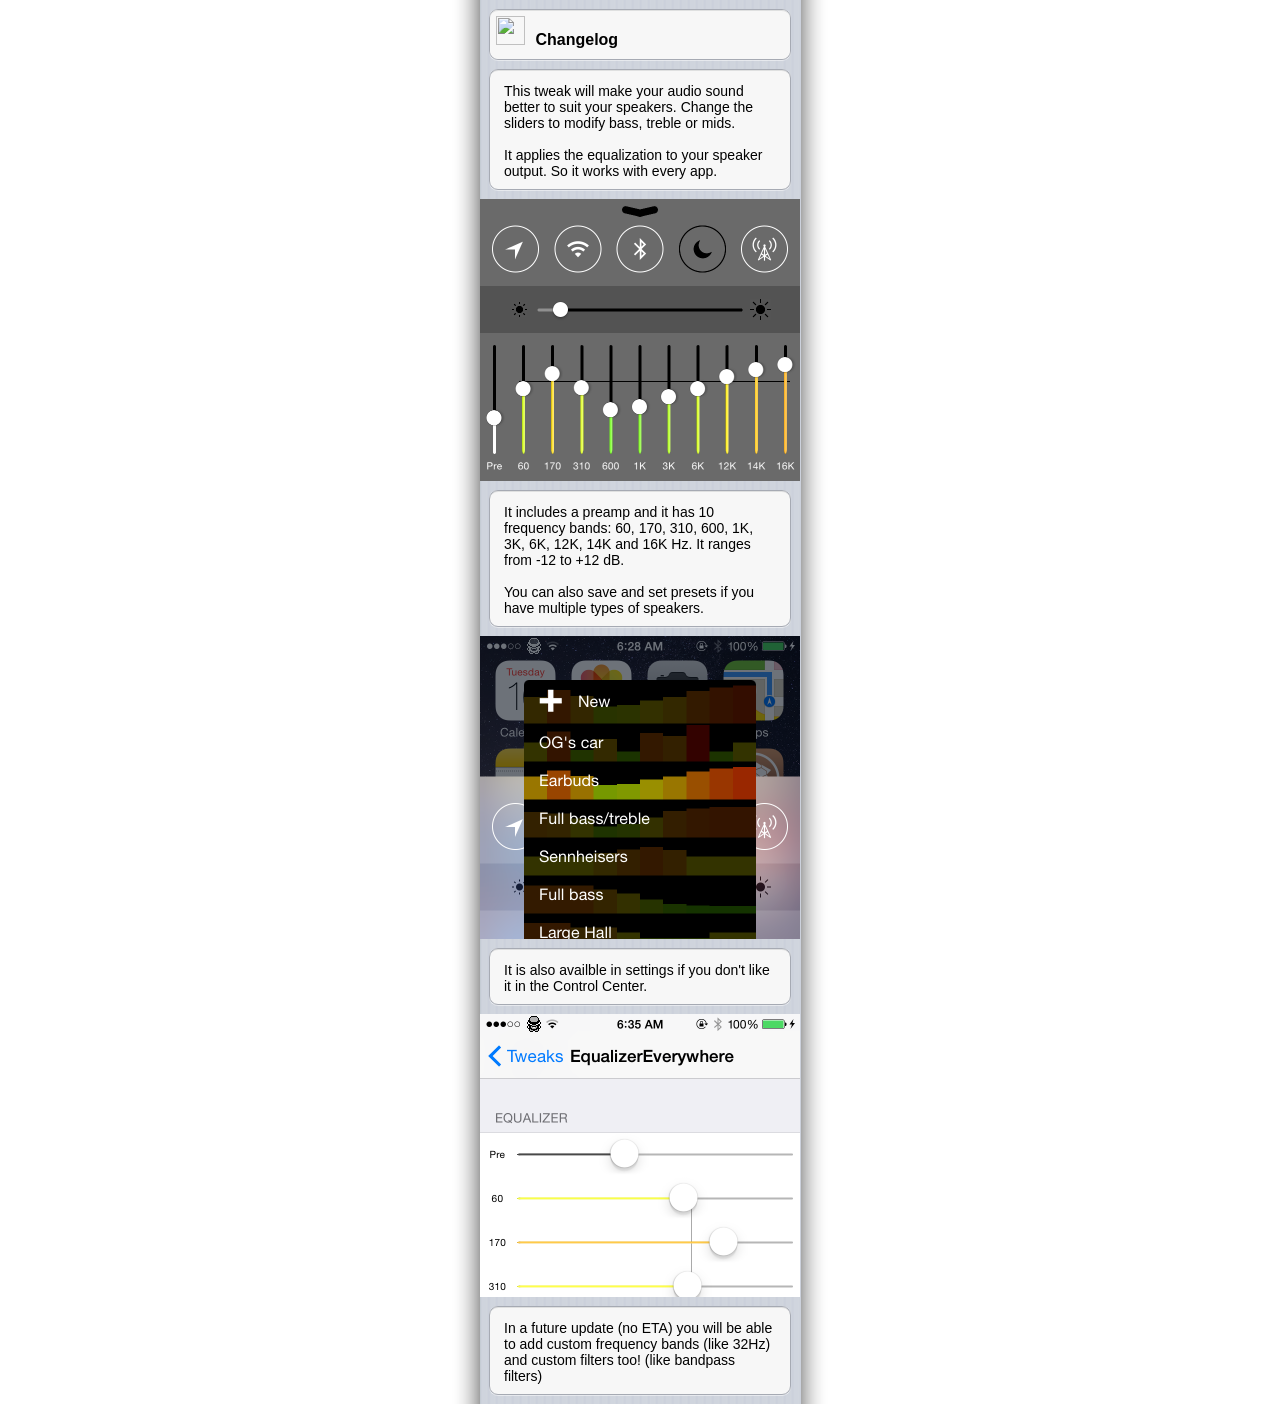
==== depictions/eqe/index.html @ 8c45e027 "add eqe depiction" ====
<html>
<head>
    <link rel="stylesheet" type="text/css" href="menes.css"/>
    <meta name="viewport" content="width=device-width, minimum-scale=1.0, maximum-scale=1.0"/>
    <style>
//body {
//    margin:0px;
//    width:320px;
//}
.boxcontainer{
    width:320px;
    height:147.5px;
    overflow:hidden;
}
.box {
    position: relative;
    margin:0px;
    padding:0px;
    background: #ff0000;
    left: 0px;
    top: 0px;
    width: 960px;
    height: 147.5px;
    -webkit-transition:all 0.4s ease;
    -moz-transition:all 0.4s ease;
    -o-transition:all 0.4s ease;
    -ms-transition:all 0.s ease;    
    transition:all 0.4s ease;
}
.box > textarea{
    padding: 0px;
}
.bg
{
    background-image: url('cc.png');
    t-background-size: cover;
    -moz-background-size: cover;
    -o-background-size: cover;
    background-size: cover;
    width:320px;
    height:134px;
    overflow:hidden;
}

    </style>
<script type="text/javascript" src="http://code.jquery.com/jquery-1.11.1.min.js"></script>
    <script type="text/javascript">
$(document).ready(function() {
    
    var me = $('.box');
    var timeout;
    var currentIndex = 2;
    var goingRight = false;
    var rofl;
    function rofl()
    {
        if(timeout)
        {
            currentIndex += goingRight ? 1 : -1;
            if(currentIndex > 2 || currentIndex < 0)
            {
                currentIndex = 1;
                goingRight = !goingRight;
            }
            me.css('left', -640 + 320*currentIndex);
        }
        timeout = setTimeout(rofl, 1000);
    };

    rofl();
});

    </script>
</head>
<body class="pinstripe">
    <panel>
    <fieldset>
        <a href="changelog.html">
            <img class="icon" src="http://cache.saurik.com/crystal/32x32/apps/clock.png"/>
            <div><label>Changelog</label></div>
        </a>
</fieldset>
<fieldset style="clear:both">
    <div style="font-size:14px">
        This tweak will make your audio sound better to suit your speakers. Change the sliders to modify bass, treble or mids.<br/><br/>It applies the equalization to your speaker output. So it works with every app.
    </div>
</fieldset>
<div class="bg"></div>
<div class="boxcontainer">
    <img class="box" src="eq.png"/>
</div>

<fieldset>
<div style="font-size:14px;">
    It includes a preamp and it has 10 frequency bands: 60, 170, 310, 600, 1K, 3K, 6K, 12K, 14K and 16K Hz. It ranges from -12 to +12 dB.<br/>
    <br/>
    You can also save and set presets if you have multiple types of speakers.
</div>
</fieldset>
<img src="presets.png" style="width:320px"/>
<fieldset>
<div style="font-size:14px;">
    It is also availble in settings if you don't like it in the Control Center.
</div>
</fieldset>
<img src="settings.png" style="width:320px"/>
<fieldset>
<div style="font-size:14px;">
    In a future update (no ETA) you will be able to add custom frequency bands (like 32Hz) and custom filters too! (like bandpass filters)
</div>
</fieldset>
</panel>
</body>
</html>
---- depictions/eqe/menes.css ----
.clearfix:after{content:".";display:block;clear:both;visibility:hidden;line-height:0;height:0}.clearfix{display:block}*{border:0;-moz-border-radius:0;-webkit-border-radius:0;box-sizing:border-box;-moz-box-sizing:border-box;-ms-box-sizing:border-box;-webkit-box-sizing:border-box;font-size:100%;font-style:inherit;font-weight:inherit;margin:0;outline:0;padding:0;text-decoration:none;vertical-align:baseline}sup{font-size:smaller;margin-top:-6px;position:relative;top:-6px}select{border:1px solid #999}panel{display:block;width:320px}body{font-family:Helvetica,Arial;-webkit-text-size-adjust:none;-webkit-user-select:none;margin:0 auto;width:320px}body.white{background-color:#fff}dialog{display:block;position:absolute;width:100%}dialog>panel{display:block}a{color:#00f;text-underline-style:dotted}strong{font-weight:700}pre,tt{font-family:monospace}pre{letter-spacing:-2px}em{font-style:italic}.default{color:#aab}dialog>toolbar{background:url(toolbar.png) repeat-x #6d84a2;border-bottom:1px solid #2d3642;height:45px;padding:10px}dialog>toolbar>h1{color:#fff;font-size:20px;font-weight:700;height:100%;margin:1px auto 0;text-shadow:rgba(0,0,0,.4) 0 -1px 0;text-align:center;white-space:nowrap}dialog>toolbar>a.back-button,dialog>toolbar>a.forward-button{color:#fff;font-size:12px;font-weight:700;height:30px;line-height:30px;margin-top:-28px;padding:0 3px;text-decoration:none;text-shadow:rgba(0,0,0,.6) 0 -1px 0;white-space:nowrap}dialog>toolbar>a.back-button{-webkit-border-image:url(backButton.png) 0 8 0 14;border-width:0 8px 0 14px;float:left}dialog>toolbar>a.forward-button{-webkit-border-image:url(toolButton.png) 0 5 0 5;border-width:0 5px;float:right}panel>block{background-color:transparent;//background-color:#fff;border-bottom:1px solid #999;border-top:1px solid #999;-moz-border-radius:9px;-webkit-border-radius:9px;//border:1px solid #999;display:block;font-size:16px;margin:9px;padding:0 10px}panel>block>hr,panel>fieldset>div>hr{border-top:1px dashed #999}panel>fieldset{background-color:#f7f7f7;border:1px solid #a6aab3;-moz-border-radius:9px;-webkit-border-radius:9px;box-shadow:0 1px rgba(255,255,255,.5);font-size:16px;margin:9px}panel>input[type=submit]{border:none;color:#000;display:block;font-size:20px;font-weight:700;margin:9px;height:44px;padding:10px;text-align:center;width:302px}list>label{background:url(cydia://uikit-image/UISectionListHeaderBackground.png) repeat-x no-repeat-y #a7b3bc;margin-bottom:0;padding:4px 15px 1px;display:block;color:#fff;font-size:inherit;font-weight:700;text-shadow:rgba(0,0,0,.5) 0 1px 0}panel>label{display:block;margin:13px 0 -4px 24px;line-height:24px;font-size:inherit;font-weight:700;color:#4d4d70}panel>fieldset>a,panel>fieldset>div,panel>fieldset>textarea{border-top:1px solid #fff;border-bottom:1px solid #cacaca}panel>fieldset>a.left,panel>fieldset>a:last-child,panel>fieldset>div:last-child,panel>fieldset>textarea:last-child{border-bottom:0}panel>fieldset>a:first-child,panel>fieldset>div:first-child,panel>fieldset>textarea:first-child{border-top:1px solid rgba(166,170,169,.3);border-top-left-radius:8px!important;border-top-right-radius:8px!important;-webkit-border-top-left-radius:8px!important;-webkit-border-top-right-radius:8px!important}list>fieldset>a,list>fieldset>div,list>fieldset>textarea{border-bottom:1px solid #e0e0e0}fieldset>a:not([type=ad]),fieldset>div,fieldset>textarea{padding:12px 14px 10px}fieldset>a[type=ad]{padding:4px 4px 2px 5px}panel>fieldset>a[type=ad]:first-child>div:first-child,panel>fieldset>a[type=comment]:first-child>div:first-child,panel>fieldset>a[type=profile]:first-child>div:first-child,panel>fieldset>a[type=thumb]:first-child>div:first-child{-moz-border-radius-topleft:9px;-webkit-border-top-left-radius:9px}fieldset>a[type=ad]>div:first-child{border:1px solid #999}list>fieldset>a[type=comment]>div:first-child,list>fieldset>a[type=profile]>div:first-child,list>fieldset>a[type=thumb]>div:first-child{border:1px solid #e0e0e0}panel>fieldset>a[type=comment]>div:first-child{border:1px solid #999;border-bottom-style:dashed}panel>fieldset:not(.header)>a[type=thumb]>div:first-child,panel>fieldset>a[type=profile]>div:first-child{border:1px solid #999}div[tile]{float:right;height:30px;width:30px}div[tile=app]{background-image:url(http://cache.saurik.com/cydia/tile/app.png)}div[tile=call]{background-image:url(http://cache.saurik.com/cydia/tile/call.png)}div[tile=map]{background-image:url(http://cache.saurik.com/cydia/tile/map.png)}div[tile=media]{background-image:url(http://cache.saurik.com/cydia/tile/media.png)}div[tile=music]{background-image:url(http://cache.saurik.com/cydia/tile/video.png)}div[tile=site]{background-image:url(http://cache.saurik.com/cydia/tile/site.png)}fieldset>a[type=ad]>div:first-child{background-repeat:no-repeat;background-position:center center;border-right:none;display:inline-block;height:40px;line-height:38px;margin:-5px 5px -3px -6px;width:40px}panel>fieldset>a[type=comment]{border-bottom-style:dashed}fieldset>a[type=comment]>div:first-child{-webkit-background-size:44px;height:44px;width:44px}fieldset>a[type=header]>div:first-child{height:64px;width:64px}fieldset>a[type=profile]>div:first-child{-webkit-background-size:50px;height:50px;width:50px}fieldset>a[type=thumb]>div:first-child{height:64px;width:64px}fieldset>a[type=comment]>div:first-child,fieldset>a[type=header]>div:first-child,fieldset>a[type=profile]>div:first-child,fieldset>a[type=thumb]>div:first-child{background-repeat:no-repeat;background-position:center center;display:inline-block;margin:-13px 7px -11px -15px}fieldset>div>p,fieldset>div>ul,panel>block>p,panel>block>ul{margin:10px 0}fieldset>div>ul,panel>block>ul{margin-left:13px}fieldset>div>p,panel>block>p{text-align:center}fieldset>div>p:first-child,fieldset>div>ul:first-child{margin-top:0}fieldset>div>p:last-child,fieldset>div>ul:last-child{margin-bottom:0}fieldset>a{color:inherit;display:block}fieldset>div>div>select,fieldset>div>input:not([type=checkbox]),fieldset>div>select,fieldset>textarea{background:0 0;-webkit-box-shadow:none;-webkit-appearance:none}fieldset>a[href]:not([type=ad]),fieldset>div>div>select,fieldset>div>select{background-repeat:no-repeat;background-image:url(chevron.png)}list>fieldset>a[href]{background-position:295px center}panel>fieldset>a[href]{background-position:275px center}panel>fieldset>a[href].half{background-position:125px center}list>fieldset>a:not([href])>select,list>fieldset>div>div>select,list>fieldset>div>select{background-position:183px center}panel>fieldset>a:not([href])>select,panel>fieldset>div>div>select,panel>fieldset>div>select{background-position:163px center}fieldset>a>div>label+label,fieldset>div>div>label+label,fieldset>div>div>select,fieldset>div>input,fieldset>div>select,fieldset>textarea{color:#193250}fieldset>div>div>select,fieldset>div>input,fieldset>div>select,fieldset>textarea{font-size:16px}fieldset>div>input{padding-left:7px;padding-right:14px}fieldset>div>input[type=checkbox]{border:1px solid #999;-moz-border-radius:7px;-webkit-border-radius:7px;float:right;margin:-7px -8px;height:30px;width:30px}fieldset>div>div>select,fieldset>div>input:not([type=checkbox]),fieldset>div>select{border:none;float:right;height:40px;margin:-11px -13px -11px -14px}panel>fieldset>div>div>select,panel>fieldset>div>input:not([type=checkbox]),panel>fieldset>div>select{width:187px}list>fieldset>div>div>select,list>fieldset>div>input:not([type=checkbox]),list>fieldset>div>select{width:207px}fieldset>textarea{padding:10px;width:320px}fieldset>a>div,fieldset>div>div{display:inline-block}fieldset>div>div{width:273px}fieldset>a[type=ad]>div:nth-child(2){width:218px}fieldset>a:not([type])>div{width:250px}fieldset>a:not([href])>img.icon+div,fieldset>div>img.icon+div{width:244px}fieldset>a[href]>img.icon+div{width:221px}fieldset>a[type=profile]>div:nth-child(2)>label:nth-child(1).unknown{color:#aab}fieldset>a[type=profile]>div:nth-child(2)>label:only-child{left:4px;position:relative;top:3px}fieldset>a[type=thumb]>div:nth-child(2)>label:only-child{position:relative;top:10px}fieldset>a[type=profile]>div:nth-child(2)>label+label{display:block;font-size:13px;margin-top:2px}fieldset>a[type=thumb]>div:nth-child(2)>label+label{display:block;margin-top:2px}fieldset>a[type=profile]>div:nth-child(2){width:207px}fieldset>a[type=thumb]>div:nth-child(2){width:193px}fieldset>a[type=profile]>div:nth-child(2){margin:-5px 0}fieldset>a[type=profile]>div:nth-child(2),fieldset>a[type=thumb]>div:nth-child(2){vertical-align:top}fieldset>a>div>label:first-child,fieldset>a>label:first-child,fieldset>div>div>label:first-child,fieldset>div>label:first-child{font-weight:700}list>fieldset>a:not([type])>div>label+label,list>fieldset>div>div>label+label{margin-left:94px}panel>fieldset>a:not([type])>div>label+label,panel>fieldset>div>div>label+label{float:right;text-align:right}panel>img{display:block;margin:9px auto 4px;height:auto;width:300px}fieldset>a[type=ad]>div:nth-child(2){position:relative;vertical-align:top}fieldset>a[type=ad]>div>label:first-child{color:#2d2d50;font-size:13px;font-weight:700;line-height:15px}fieldset>a[type=ad]>div>label+label{position:absolute;top:17px;left:156px;font-size:9.5px;font-weight:400}panel>fieldset>a.right{border-left:1px solid #999}panel>fieldset>a.half{display:inline-block;width:150px}fieldset.half>a{background:120px center}fieldset.half>a>img.icon+div{width:65px}fieldset.right{float:right;margin-left:10px}block+fieldset.right,fieldset+fieldset.right{margin-top:0}fieldset.half{width:146px}list>fieldset.dashed>a,list>fieldset.dashed>div,list>fieldset.dashed>textarea,panel>fieldset.dashed>a,panel>fieldset.dashed>div,panel>fieldset.dashed>textarea{border-style:dashed}fieldset>a[type=thumb]:first-child>back{-moz-border-radius-topright:9px;-webkit-border-top-right-radius:9px}fieldset>a[type=thumb]:last-child>back{-moz-border-radius-bottomright:9px;-webkit-border-bottom-right-radius:9px}fieldset>a[type=thumb]>back{background-repeat:no-repeat;border:1px solid #999;display:block;height:64px;left:62px;position:absolute;opacity:.2;top:-1px;width:237px}.mm{border:1px solid #999;-moz-border-radius:9px;-webkit-border-radius:9px}a.mm{display:block;margin:9px}div.mm img{height:auto;width:300px}fieldset>a.small{font-size:12px;padding-top:9px}fieldset>a.small label{display:inline-block;position:relative;top:1px}fieldset>a.small>img.icon{max-height:22px;min-width:22px;width:22px}fieldset>a.small.half>img.icon+div{width:79px}panel.centered>label{margin-left:0;margin-right:0;text-align:center}panel>iframe{margin:-9px 0}panel>iframe+iframe,panel>iframe:first-child{margin-top:0}.ratings{margin:-2px 0;text-align:center}.rated{display:inline-block}.rated.left{margin-right:9px}.rated label{font-weight:700;margin-right:3px;position:relative;top:-3px}.rating{display:inline-block;width:80px}.rating .back,.rating .fore,.rating .star{background:url(http://cache.saurik.com/crystal/16x16/actions/knewstuff.png);height:16px}.rating .back,.rating .fore{width:80px}.rating .star{display:inline-block;width:16px}.rating .back{opacity:.2}.rating .fore{position:absolute}panel>fieldset.header{background-color:transparent;border:none;margin:-5px 9px -11px}panel>fieldset.header>a>div>label{color:#4d4d70;text-shadow:rgba(255,255,255,.75) 1px 1px 0}panel>block{border-left:1px solid #999;border-right:1px solid #999}.small{font-size:90%}.fieldset{clear:left}.header{margin:10px;padding:4px 13px}.header>img{float:left;margin:0 0 10px}.header>div{margin:7px 0 0 12px;float:left}.header h1{font-size:22px}.header h2{font-size:17px}.cydia-only{display:none}body.pinstripe{padding:0;background:url(background.png) top center repeat-y #fff}body.transparent{background:0 0!important}@media screen and (max-device-width:480px){body.pinstripe{background:url(http://cache.saurik.com/menes/pinstripes.png) #c7ced5}panel{background:0 0}.cydia-only{display:block}.browser-only{display:none}}panel>fieldset>a:first-child{-moz-border-radius-topleft:9px;-webkit-border-top-left-radius:9px;-moz-border-radius-topright:9px;-webkit-border-top-right-radius:9px}panel>fieldset>a:last-child{-moz-border-radius-bottomleft:9px;-webkit-border-bottom-left-radius:9px;-moz-border-radius-bottomright:9px;-webkit-border-bottom-right-radius:9px}panel>fieldset>a[type=ad]:last-child>div:first-child,panel>fieldset>a[type=comment]:last-child>div:first-child,panel>fieldset>a[type=profile]:last-child>div:first-child,panel>fieldset>a[type=thumb]:last-child>div:first-child{-moz-border-radius-bottomleft:9px;-webkit-border-bottom-left-radius:9px}fieldset>a>img.icon,fieldset>div>img.icon{height:auto;margin:-7px 6px -9px -8px;max-height:29px;min-width:29px;width:29px}fieldset>div.switch{background:url(switch-on.png) right center no-repeat}fieldset>div.gray>label{font-weight:400;opacity:.5}fieldset>div.slider{background:url(slider.png) center center no-repeat;height:43px}panel>p{display:block;line-height:24px;font-size:inherit;color:#4d4d70;text-shadow:rgba(255,255,255,.75) 1px 1px 0;text-align:center}fieldset div textarea{-webkit-appearance:none;background:#fff;border:none;width:100%;padding:0;margin:0}panel>fieldset>div,panel>label{-webkit-user-select:none}.selectable{-webkit-user-select:text}panel>label{text-shadow:rgba(255,255,255,.75) 0 1px 0}.horizontal-scroll-wrapper{height:367px;background:#8f9192;border-top:2px solid #7e8080;border-bottom:2px solid #7e8080;outline-top:1px solid rgba(255,255,255,.33);outline-bottom:1px solid rgba(255,255,255,.33);overflow-x:scroll;width:100%;position:relative;z-index:1}.horizontal-scroll-area{z-index:1;margin:10px 0 5px}.horizontal-scroll-area img{width:215px;margin:0 0 0 10px;border:1px solid rgba(255,255,255,.4);outline:rgba(0,0,0,.1) solid 1px}.pip{opacity:.3;color:#fff;font-family:'Courier New',Courier,fixed-width;font-size:150%}.pip.selected{opacity:1}.horizontal-scroll-pips{text-align:center;margin:0;padding:0}fieldset>a[href]:not([type=ad]){background:#f7f7f7!important}fieldset>a[href]:not([type=ad]):after,fieldset>div>div>select:after,fieldset>div>select:after{content:"";position:relative;display:inline-block;background:url(/cydia/next.png) 0 0/100%;width:10px;height:13px;left:20px;-webkit-background-size:100%}a.paid{color:#00d}.adFrame{align:center}
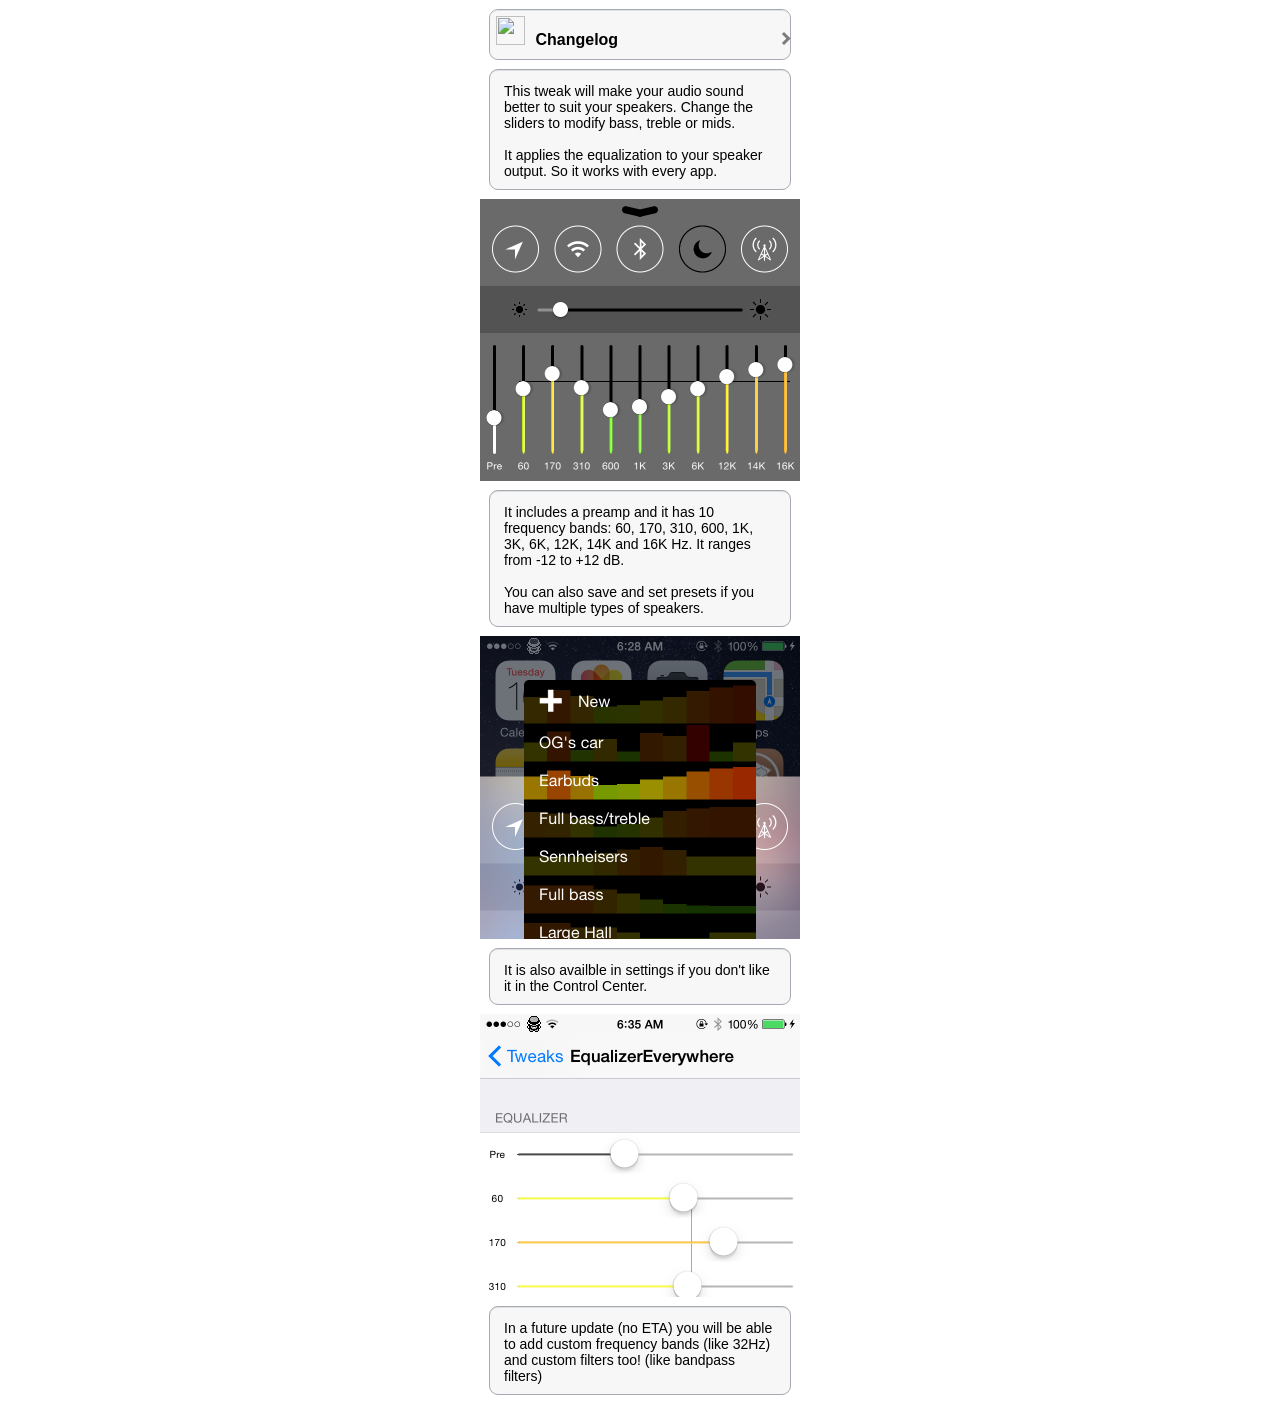
==== commit 63f5405d: "fix eqe depiction" ====
--- a/depictions/eqe/index.html
+++ b/depictions/eqe/index.html
@@ -72,7 +72,7 @@
 
     </script>
 </head>
-<body class="pinstripe">
+<body>
     <panel>
     <fieldset>
         <a href="changelog.html">
--- a/depictions/eqe/menes.css
+++ b/depictions/eqe/menes.css
@@ -1 +1 @@
-.clearfix:after{content:".";display:block;clear:both;visibility:hidden;line-height:0;height:0}.clearfix{display:block}*{border:0;-moz-border-radius:0;-webkit-border-radius:0;box-sizing:border-box;-moz-box-sizing:border-box;-ms-box-sizing:border-box;-webkit-box-sizing:border-box;font-size:100%;font-style:inherit;font-weight:inherit;margin:0;outline:0;padding:0;text-decoration:none;vertical-align:baseline}sup{font-size:smaller;margin-top:-6px;position:relative;top:-6px}select{border:1px solid #999}panel{display:block;width:320px}body{font-family:Helvetica,Arial;-webkit-text-size-adjust:none;-webkit-user-select:none;margin:0 auto;width:320px}body.white{background-color:#fff}dialog{display:block;position:absolute;width:100%}dialog>panel{display:block}a{color:#00f;text-underline-style:dotted}strong{font-weight:700}pre,tt{font-family:monospace}pre{letter-spacing:-2px}em{font-style:italic}.default{color:#aab}dialog>toolbar{background:url(toolbar.png) repeat-x #6d84a2;border-bottom:1px solid #2d3642;height:45px;padding:10px}dialog>toolbar>h1{color:#fff;font-size:20px;font-weight:700;height:100%;margin:1px auto 0;text-shadow:rgba(0,0,0,.4) 0 -1px 0;text-align:center;white-space:nowrap}dialog>toolbar>a.back-button,dialog>toolbar>a.forward-button{color:#fff;font-size:12px;font-weight:700;height:30px;line-height:30px;margin-top:-28px;padding:0 3px;text-decoration:none;text-shadow:rgba(0,0,0,.6) 0 -1px 0;white-space:nowrap}dialog>toolbar>a.back-button{-webkit-border-image:url(backButton.png) 0 8 0 14;border-width:0 8px 0 14px;float:left}dialog>toolbar>a.forward-button{-webkit-border-image:url(toolButton.png) 0 5 0 5;border-width:0 5px;float:right}panel>block{background-color:transparent;//background-color:#fff;border-bottom:1px solid #999;border-top:1px solid #999;-moz-border-radius:9px;-webkit-border-radius:9px;//border:1px solid #999;display:block;font-size:16px;margin:9px;padding:0 10px}panel>block>hr,panel>fieldset>div>hr{border-top:1px dashed #999}panel>fieldset{background-color:#f7f7f7;border:1px solid #a6aab3;-moz-border-radius:9px;-webkit-border-radius:9px;box-shadow:0 1px rgba(255,255,255,.5);font-size:16px;margin:9px}panel>input[type=submit]{border:none;color:#000;display:block;font-size:20px;font-weight:700;margin:9px;height:44px;padding:10px;text-align:center;width:302px}list>label{background:url(cydia://uikit-image/UISectionListHeaderBackground.png) repeat-x no-repeat-y #a7b3bc;margin-bottom:0;padding:4px 15px 1px;display:block;color:#fff;font-size:inherit;font-weight:700;text-shadow:rgba(0,0,0,.5) 0 1px 0}panel>label{display:block;margin:13px 0 -4px 24px;line-height:24px;font-size:inherit;font-weight:700;color:#4d4d70}panel>fieldset>a,panel>fieldset>div,panel>fieldset>textarea{border-top:1px solid #fff;border-bottom:1px solid #cacaca}panel>fieldset>a.left,panel>fieldset>a:last-child,panel>fieldset>div:last-child,panel>fieldset>textarea:last-child{border-bottom:0}panel>fieldset>a:first-child,panel>fieldset>div:first-child,panel>fieldset>textarea:first-child{border-top:1px solid rgba(166,170,169,.3);border-top-left-radius:8px!important;border-top-right-radius:8px!important;-webkit-border-top-left-radius:8px!important;-webkit-border-top-right-radius:8px!important}list>fieldset>a,list>fieldset>div,list>fieldset>textarea{border-bottom:1px solid #e0e0e0}fieldset>a:not([type=ad]),fieldset>div,fieldset>textarea{padding:12px 14px 10px}fieldset>a[type=ad]{padding:4px 4px 2px 5px}panel>fieldset>a[type=ad]:first-child>div:first-child,panel>fieldset>a[type=comment]:first-child>div:first-child,panel>fieldset>a[type=profile]:first-child>div:first-child,panel>fieldset>a[type=thumb]:first-child>div:first-child{-moz-border-radius-topleft:9px;-webkit-border-top-left-radius:9px}fieldset>a[type=ad]>div:first-child{border:1px solid #999}list>fieldset>a[type=comment]>div:first-child,list>fieldset>a[type=profile]>div:first-child,list>fieldset>a[type=thumb]>div:first-child{border:1px solid #e0e0e0}panel>fieldset>a[type=comment]>div:first-child{border:1px solid #999;border-bottom-style:dashed}panel>fieldset:not(.header)>a[type=thumb]>div:first-child,panel>fieldset>a[type=profile]>div:first-child{border:1px solid #999}div[tile]{float:right;height:30px;width:30px}div[tile=app]{background-image:url(http://cache.saurik.com/cydia/tile/app.png)}div[tile=call]{background-image:url(http://cache.saurik.com/cydia/tile/call.png)}div[tile=map]{background-image:url(http://cache.saurik.com/cydia/tile/map.png)}div[tile=media]{background-image:url(http://cache.saurik.com/cydia/tile/media.png)}div[tile=music]{background-image:url(http://cache.saurik.com/cydia/tile/video.png)}div[tile=site]{background-image:url(http://cache.saurik.com/cydia/tile/site.png)}fieldset>a[type=ad]>div:first-child{background-repeat:no-repeat;background-position:center center;border-right:none;display:inline-block;height:40px;line-height:38px;margin:-5px 5px -3px -6px;width:40px}panel>fieldset>a[type=comment]{border-bottom-style:dashed}fieldset>a[type=comment]>div:first-child{-webkit-background-size:44px;height:44px;width:44px}fieldset>a[type=header]>div:first-child{height:64px;width:64px}fieldset>a[type=profile]>div:first-child{-webkit-background-size:50px;height:50px;width:50px}fieldset>a[type=thumb]>div:first-child{height:64px;width:64px}fieldset>a[type=comment]>div:first-child,fieldset>a[type=header]>div:first-child,fieldset>a[type=profile]>div:first-child,fieldset>a[type=thumb]>div:first-child{background-repeat:no-repeat;background-position:center center;display:inline-block;margin:-13px 7px -11px -15px}fieldset>div>p,fieldset>div>ul,panel>block>p,panel>block>ul{margin:10px 0}fieldset>div>ul,panel>block>ul{margin-left:13px}fieldset>div>p,panel>block>p{text-align:center}fieldset>div>p:first-child,fieldset>div>ul:first-child{margin-top:0}fieldset>div>p:last-child,fieldset>div>ul:last-child{margin-bottom:0}fieldset>a{color:inherit;display:block}fieldset>div>div>select,fieldset>div>input:not([type=checkbox]),fieldset>div>select,fieldset>textarea{background:0 0;-webkit-box-shadow:none;-webkit-appearance:none}fieldset>a[href]:not([type=ad]),fieldset>div>div>select,fieldset>div>select{background-repeat:no-repeat;background-image:url(chevron.png)}list>fieldset>a[href]{background-position:295px center}panel>fieldset>a[href]{background-position:275px center}panel>fieldset>a[href].half{background-position:125px center}list>fieldset>a:not([href])>select,list>fieldset>div>div>select,list>fieldset>div>select{background-position:183px center}panel>fieldset>a:not([href])>select,panel>fieldset>div>div>select,panel>fieldset>div>select{background-position:163px center}fieldset>a>div>label+label,fieldset>div>div>label+label,fieldset>div>div>select,fieldset>div>input,fieldset>div>select,fieldset>textarea{color:#193250}fieldset>div>div>select,fieldset>div>input,fieldset>div>select,fieldset>textarea{font-size:16px}fieldset>div>input{padding-left:7px;padding-right:14px}fieldset>div>input[type=checkbox]{border:1px solid #999;-moz-border-radius:7px;-webkit-border-radius:7px;float:right;margin:-7px -8px;height:30px;width:30px}fieldset>div>div>select,fieldset>div>input:not([type=checkbox]),fieldset>div>select{border:none;float:right;height:40px;margin:-11px -13px -11px -14px}panel>fieldset>div>div>select,panel>fieldset>div>input:not([type=checkbox]),panel>fieldset>div>select{width:187px}list>fieldset>div>div>select,list>fieldset>div>input:not([type=checkbox]),list>fieldset>div>select{width:207px}fieldset>textarea{padding:10px;width:320px}fieldset>a>div,fieldset>div>div{display:inline-block}fieldset>div>div{width:273px}fieldset>a[type=ad]>div:nth-child(2){width:218px}fieldset>a:not([type])>div{width:250px}fieldset>a:not([href])>img.icon+div,fieldset>div>img.icon+div{width:244px}fieldset>a[href]>img.icon+div{width:221px}fieldset>a[type=profile]>div:nth-child(2)>label:nth-child(1).unknown{color:#aab}fieldset>a[type=profile]>div:nth-child(2)>label:only-child{left:4px;position:relative;top:3px}fieldset>a[type=thumb]>div:nth-child(2)>label:only-child{position:relative;top:10px}fieldset>a[type=profile]>div:nth-child(2)>label+label{display:block;font-size:13px;margin-top:2px}fieldset>a[type=thumb]>div:nth-child(2)>label+label{display:block;margin-top:2px}fieldset>a[type=profile]>div:nth-child(2){width:207px}fieldset>a[type=thumb]>div:nth-child(2){width:193px}fieldset>a[type=profile]>div:nth-child(2){margin:-5px 0}fieldset>a[type=profile]>div:nth-child(2),fieldset>a[type=thumb]>div:nth-child(2){vertical-align:top}fieldset>a>div>label:first-child,fieldset>a>label:first-child,fieldset>div>div>label:first-child,fieldset>div>label:first-child{font-weight:700}list>fieldset>a:not([type])>div>label+label,list>fieldset>div>div>label+label{margin-left:94px}panel>fieldset>a:not([type])>div>label+label,panel>fieldset>div>div>label+label{float:right;text-align:right}panel>img{display:block;margin:9px auto 4px;height:auto;width:300px}fieldset>a[type=ad]>div:nth-child(2){position:relative;vertical-align:top}fieldset>a[type=ad]>div>label:first-child{color:#2d2d50;font-size:13px;font-weight:700;line-height:15px}fieldset>a[type=ad]>div>label+label{position:absolute;top:17px;left:156px;font-size:9.5px;font-weight:400}panel>fieldset>a.right{border-left:1px solid #999}panel>fieldset>a.half{display:inline-block;width:150px}fieldset.half>a{background:120px center}fieldset.half>a>img.icon+div{width:65px}fieldset.right{float:right;margin-left:10px}block+fieldset.right,fieldset+fieldset.right{margin-top:0}fieldset.half{width:146px}list>fieldset.dashed>a,list>fieldset.dashed>div,list>fieldset.dashed>textarea,panel>fieldset.dashed>a,panel>fieldset.dashed>div,panel>fieldset.dashed>textarea{border-style:dashed}fieldset>a[type=thumb]:first-child>back{-moz-border-radius-topright:9px;-webkit-border-top-right-radius:9px}fieldset>a[type=thumb]:last-child>back{-moz-border-radius-bottomright:9px;-webkit-border-bottom-right-radius:9px}fieldset>a[type=thumb]>back{background-repeat:no-repeat;border:1px solid #999;display:block;height:64px;left:62px;position:absolute;opacity:.2;top:-1px;width:237px}.mm{border:1px solid #999;-moz-border-radius:9px;-webkit-border-radius:9px}a.mm{display:block;margin:9px}div.mm img{height:auto;width:300px}fieldset>a.small{font-size:12px;padding-top:9px}fieldset>a.small label{display:inline-block;position:relative;top:1px}fieldset>a.small>img.icon{max-height:22px;min-width:22px;width:22px}fieldset>a.small.half>img.icon+div{width:79px}panel.centered>label{margin-left:0;margin-right:0;text-align:center}panel>iframe{margin:-9px 0}panel>iframe+iframe,panel>iframe:first-child{margin-top:0}.ratings{margin:-2px 0;text-align:center}.rated{display:inline-block}.rated.left{margin-right:9px}.rated label{font-weight:700;margin-right:3px;position:relative;top:-3px}.rating{display:inline-block;width:80px}.rating .back,.rating .fore,.rating .star{background:url(http://cache.saurik.com/crystal/16x16/actions/knewstuff.png);height:16px}.rating .back,.rating .fore{width:80px}.rating .star{display:inline-block;width:16px}.rating .back{opacity:.2}.rating .fore{position:absolute}panel>fieldset.header{background-color:transparent;border:none;margin:-5px 9px -11px}panel>fieldset.header>a>div>label{color:#4d4d70;text-shadow:rgba(255,255,255,.75) 1px 1px 0}panel>block{border-left:1px solid #999;border-right:1px solid #999}.small{font-size:90%}.fieldset{clear:left}.header{margin:10px;padding:4px 13px}.header>img{float:left;margin:0 0 10px}.header>div{margin:7px 0 0 12px;float:left}.header h1{font-size:22px}.header h2{font-size:17px}.cydia-only{display:none}body.pinstripe{padding:0;background:url(background.png) top center repeat-y #fff}body.transparent{background:0 0!important}@media screen and (max-device-width:480px){body.pinstripe{background:url(http://cache.saurik.com/menes/pinstripes.png) #c7ced5}panel{background:0 0}.cydia-only{display:block}.browser-only{display:none}}panel>fieldset>a:first-child{-moz-border-radius-topleft:9px;-webkit-border-top-left-radius:9px;-moz-border-radius-topright:9px;-webkit-border-top-right-radius:9px}panel>fieldset>a:last-child{-moz-border-radius-bottomleft:9px;-webkit-border-bottom-left-radius:9px;-moz-border-radius-bottomright:9px;-webkit-border-bottom-right-radius:9px}panel>fieldset>a[type=ad]:last-child>div:first-child,panel>fieldset>a[type=comment]:last-child>div:first-child,panel>fieldset>a[type=profile]:last-child>div:first-child,panel>fieldset>a[type=thumb]:last-child>div:first-child{-moz-border-radius-bottomleft:9px;-webkit-border-bottom-left-radius:9px}fieldset>a>img.icon,fieldset>div>img.icon{height:auto;margin:-7px 6px -9px -8px;max-height:29px;min-width:29px;width:29px}fieldset>div.switch{background:url(switch-on.png) right center no-repeat}fieldset>div.gray>label{font-weight:400;opacity:.5}fieldset>div.slider{background:url(slider.png) center center no-repeat;height:43px}panel>p{display:block;line-height:24px;font-size:inherit;color:#4d4d70;text-shadow:rgba(255,255,255,.75) 1px 1px 0;text-align:center}fieldset div textarea{-webkit-appearance:none;background:#fff;border:none;width:100%;padding:0;margin:0}panel>fieldset>div,panel>label{-webkit-user-select:none}.selectable{-webkit-user-select:text}panel>label{text-shadow:rgba(255,255,255,.75) 0 1px 0}.horizontal-scroll-wrapper{height:367px;background:#8f9192;border-top:2px solid #7e8080;border-bottom:2px solid #7e8080;outline-top:1px solid rgba(255,255,255,.33);outline-bottom:1px solid rgba(255,255,255,.33);overflow-x:scroll;width:100%;position:relative;z-index:1}.horizontal-scroll-area{z-index:1;margin:10px 0 5px}.horizontal-scroll-area img{width:215px;margin:0 0 0 10px;border:1px solid rgba(255,255,255,.4);outline:rgba(0,0,0,.1) solid 1px}.pip{opacity:.3;color:#fff;font-family:'Courier New',Courier,fixed-width;font-size:150%}.pip.selected{opacity:1}.horizontal-scroll-pips{text-align:center;margin:0;padding:0}fieldset>a[href]:not([type=ad]){background:#f7f7f7!important}fieldset>a[href]:not([type=ad]):after,fieldset>div>div>select:after,fieldset>div>select:after{content:"";position:relative;display:inline-block;background:url(/cydia/next.png) 0 0/100%;width:10px;height:13px;left:20px;-webkit-background-size:100%}a.paid{color:#00d}.adFrame{align:center}+.clearfix:after{content:".";display:block;clear:both;visibility:hidden;line-height:0;height:0}.clearfix{display:block}*{border:0;-moz-border-radius:0;-webkit-border-radius:0;box-sizing:border-box;-moz-box-sizing:border-box;-ms-box-sizing:border-box;-webkit-box-sizing:border-box;font-size:100%;font-style:inherit;font-weight:inherit;margin:0;outline:0;padding:0;text-decoration:none;vertical-align:baseline}sup{font-size:smaller;margin-top:-6px;position:relative;top:-6px}select{border:1px solid #999}panel{display:block;width:320px}body{font-family:Helvetica,Arial;-webkit-text-size-adjust:none;-webkit-user-select:none;margin:0 auto;width:320px}body.white{background-color:#fff}dialog{display:block;position:absolute;width:100%}dialog>panel{display:block}a{color:#00f;text-underline-style:dotted}strong{font-weight:700}pre,tt{font-family:monospace}pre{letter-spacing:-2px}em{font-style:italic}.default{color:#aab}dialog>toolbar{background:url(toolbar.png) repeat-x #6d84a2;border-bottom:1px solid #2d3642;height:45px;padding:10px}dialog>toolbar>h1{color:#fff;font-size:20px;font-weight:700;height:100%;margin:1px auto 0;text-shadow:rgba(0,0,0,.4) 0 -1px 0;text-align:center;white-space:nowrap}dialog>toolbar>a.back-button,dialog>toolbar>a.forward-button{color:#fff;font-size:12px;font-weight:700;height:30px;line-height:30px;margin-top:-28px;padding:0 3px;text-decoration:none;text-shadow:rgba(0,0,0,.6) 0 -1px 0;white-space:nowrap}dialog>toolbar>a.back-button{-webkit-border-image:url(backButton.png) 0 8 0 14;border-width:0 8px 0 14px;float:left}dialog>toolbar>a.forward-button{-webkit-border-image:url(toolButton.png) 0 5 0 5;border-width:0 5px;float:right}panel>block{background-color:transparent;//background-color:#fff;border-bottom:1px solid #999;border-top:1px solid #999;-moz-border-radius:9px;-webkit-border-radius:9px;//border:1px solid #999;display:block;font-size:16px;margin:9px;padding:0 10px}panel>block>hr,panel>fieldset>div>hr{border-top:1px dashed #999}panel>fieldset{background-color:#f7f7f7;border:1px solid #a6aab3;-moz-border-radius:9px;-webkit-border-radius:9px;box-shadow:0 1px rgba(255,255,255,.5);font-size:16px;margin:9px}panel>input[type=submit]{border:none;color:#000;display:block;font-size:20px;font-weight:700;margin:9px;height:44px;padding:10px;text-align:center;width:302px}list>label{background:url(cydia://uikit-image/UISectionListHeaderBackground.png) repeat-x no-repeat-y #a7b3bc;margin-bottom:0;padding:4px 15px 1px;display:block;color:#fff;font-size:inherit;font-weight:700;text-shadow:rgba(0,0,0,.5) 0 1px 0}panel>label{display:block;margin:13px 0 -4px 24px;line-height:24px;font-size:inherit;font-weight:700;color:#4d4d70}panel>fieldset>a,panel>fieldset>div,panel>fieldset>textarea{border-top:1px solid #fff;border-bottom:1px solid #cacaca}panel>fieldset>a.left,panel>fieldset>a:last-child,panel>fieldset>div:last-child,panel>fieldset>textarea:last-child{border-bottom:0}panel>fieldset>a:first-child,panel>fieldset>div:first-child,panel>fieldset>textarea:first-child{border-top:1px solid rgba(166,170,169,.3);border-top-left-radius:8px!important;border-top-right-radius:8px!important;-webkit-border-top-left-radius:8px!important;-webkit-border-top-right-radius:8px!important}list>fieldset>a,list>fieldset>div,list>fieldset>textarea{border-bottom:1px solid #e0e0e0}fieldset>a:not([type=ad]),fieldset>div,fieldset>textarea{padding:12px 14px 10px}fieldset>a[type=ad]{padding:4px 4px 2px 5px}panel>fieldset>a[type=ad]:first-child>div:first-child,panel>fieldset>a[type=comment]:first-child>div:first-child,panel>fieldset>a[type=profile]:first-child>div:first-child,panel>fieldset>a[type=thumb]:first-child>div:first-child{-moz-border-radius-topleft:9px;-webkit-border-top-left-radius:9px}fieldset>a[type=ad]>div:first-child{border:1px solid #999}list>fieldset>a[type=comment]>div:first-child,list>fieldset>a[type=profile]>div:first-child,list>fieldset>a[type=thumb]>div:first-child{border:1px solid #e0e0e0}panel>fieldset>a[type=comment]>div:first-child{border:1px solid #999;border-bottom-style:dashed}panel>fieldset:not(.header)>a[type=thumb]>div:first-child,panel>fieldset>a[type=profile]>div:first-child{border:1px solid #999}div[tile]{float:right;height:30px;width:30px}div[tile=app]{background-image:url(http://cache.saurik.com/cydia/tile/app.png)}div[tile=call]{background-image:url(http://cache.saurik.com/cydia/tile/call.png)}div[tile=map]{background-image:url(http://cache.saurik.com/cydia/tile/map.png)}div[tile=media]{background-image:url(http://cache.saurik.com/cydia/tile/media.png)}div[tile=music]{background-image:url(http://cache.saurik.com/cydia/tile/video.png)}div[tile=site]{background-image:url(http://cache.saurik.com/cydia/tile/site.png)}fieldset>a[type=ad]>div:first-child{background-repeat:no-repeat;background-position:center center;border-right:none;display:inline-block;height:40px;line-height:38px;margin:-5px 5px -3px -6px;width:40px}panel>fieldset>a[type=comment]{border-bottom-style:dashed}fieldset>a[type=comment]>div:first-child{-webkit-background-size:44px;height:44px;width:44px}fieldset>a[type=header]>div:first-child{height:64px;width:64px}fieldset>a[type=profile]>div:first-child{-webkit-background-size:50px;height:50px;width:50px}fieldset>a[type=thumb]>div:first-child{height:64px;width:64px}fieldset>a[type=comment]>div:first-child,fieldset>a[type=header]>div:first-child,fieldset>a[type=profile]>div:first-child,fieldset>a[type=thumb]>div:first-child{background-repeat:no-repeat;background-position:center center;display:inline-block;margin:-13px 7px -11px -15px}fieldset>div>p,fieldset>div>ul,panel>block>p,panel>block>ul{margin:10px 0}fieldset>div>ul,panel>block>ul{margin-left:13px}fieldset>div>p,panel>block>p{text-align:center}fieldset>div>p:first-child,fieldset>div>ul:first-child{margin-top:0}fieldset>div>p:last-child,fieldset>div>ul:last-child{margin-bottom:0}fieldset>a{color:inherit;display:block}fieldset>div>div>select,fieldset>div>input:not([type=checkbox]),fieldset>div>select,fieldset>textarea{background:0 0;-webkit-box-shadow:none;-webkit-appearance:none}fieldset>a[href]:not([type=ad]),fieldset>div>div>select,fieldset>div>select{background-repeat:no-repeat;background-image:url(chevron.png)}list>fieldset>a[href]{background-position:295px center}panel>fieldset>a[href]{background-position:275px center}panel>fieldset>a[href].half{background-position:125px center}list>fieldset>a:not([href])>select,list>fieldset>div>div>select,list>fieldset>div>select{background-position:183px center}panel>fieldset>a:not([href])>select,panel>fieldset>div>div>select,panel>fieldset>div>select{background-position:163px center}fieldset>a>div>label+label,fieldset>div>div>label+label,fieldset>div>div>select,fieldset>div>input,fieldset>div>select,fieldset>textarea{color:#193250}fieldset>div>div>select,fieldset>div>input,fieldset>div>select,fieldset>textarea{font-size:16px}fieldset>div>input{padding-left:7px;padding-right:14px}fieldset>div>input[type=checkbox]{border:1px solid #999;-moz-border-radius:7px;-webkit-border-radius:7px;float:right;margin:-7px -8px;height:30px;width:30px}fieldset>div>div>select,fieldset>div>input:not([type=checkbox]),fieldset>div>select{border:none;float:right;height:40px;margin:-11px -13px -11px -14px}panel>fieldset>div>div>select,panel>fieldset>div>input:not([type=checkbox]),panel>fieldset>div>select{width:187px}list>fieldset>div>div>select,list>fieldset>div>input:not([type=checkbox]),list>fieldset>div>select{width:207px}fieldset>textarea{padding:10px;width:320px}fieldset>a>div,fieldset>div>div{display:inline-block}fieldset>div>div{width:273px}fieldset>a[type=ad]>div:nth-child(2){width:218px}fieldset>a:not([type])>div{width:250px}fieldset>a:not([href])>img.icon+div,fieldset>div>img.icon+div{width:244px}fieldset>a[href]>img.icon+div{width:221px}fieldset>a[type=profile]>div:nth-child(2)>label:nth-child(1).unknown{color:#aab}fieldset>a[type=profile]>div:nth-child(2)>label:only-child{left:4px;position:relative;top:3px}fieldset>a[type=thumb]>div:nth-child(2)>label:only-child{position:relative;top:10px}fieldset>a[type=profile]>div:nth-child(2)>label+label{display:block;font-size:13px;margin-top:2px}fieldset>a[type=thumb]>div:nth-child(2)>label+label{display:block;margin-top:2px}fieldset>a[type=profile]>div:nth-child(2){width:207px}fieldset>a[type=thumb]>div:nth-child(2){width:193px}fieldset>a[type=profile]>div:nth-child(2){margin:-5px 0}fieldset>a[type=profile]>div:nth-child(2),fieldset>a[type=thumb]>div:nth-child(2){vertical-align:top}fieldset>a>div>label:first-child,fieldset>a>label:first-child,fieldset>div>div>label:first-child,fieldset>div>label:first-child{font-weight:700}list>fieldset>a:not([type])>div>label+label,list>fieldset>div>div>label+label{margin-left:94px}panel>fieldset>a:not([type])>div>label+label,panel>fieldset>div>div>label+label{float:right;text-align:right}panel>img{display:block;margin:9px auto 4px;height:auto;width:300px}fieldset>a[type=ad]>div:nth-child(2){position:relative;vertical-align:top}fieldset>a[type=ad]>div>label:first-child{color:#2d2d50;font-size:13px;font-weight:700;line-height:15px}fieldset>a[type=ad]>div>label+label{position:absolute;top:17px;left:156px;font-size:9.5px;font-weight:400}panel>fieldset>a.right{border-left:1px solid #999}panel>fieldset>a.half{display:inline-block;width:150px}fieldset.half>a{background:120px center}fieldset.half>a>img.icon+div{width:65px}fieldset.right{float:right;margin-left:10px}block+fieldset.right,fieldset+fieldset.right{margin-top:0}fieldset.half{width:146px}list>fieldset.dashed>a,list>fieldset.dashed>div,list>fieldset.dashed>textarea,panel>fieldset.dashed>a,panel>fieldset.dashed>div,panel>fieldset.dashed>textarea{border-style:dashed}fieldset>a[type=thumb]:first-child>back{-moz-border-radius-topright:9px;-webkit-border-top-right-radius:9px}fieldset>a[type=thumb]:last-child>back{-moz-border-radius-bottomright:9px;-webkit-border-bottom-right-radius:9px}fieldset>a[type=thumb]>back{background-repeat:no-repeat;border:1px solid #999;display:block;height:64px;left:62px;position:absolute;opacity:.2;top:-1px;width:237px}.mm{border:1px solid #999;-moz-border-radius:9px;-webkit-border-radius:9px}a.mm{display:block;margin:9px}div.mm img{height:auto;width:300px}fieldset>a.small{font-size:12px;padding-top:9px}fieldset>a.small label{display:inline-block;position:relative;top:1px}fieldset>a.small>img.icon{max-height:22px;min-width:22px;width:22px}fieldset>a.small.half>img.icon+div{width:79px}panel.centered>label{margin-left:0;margin-right:0;text-align:center}panel>iframe{margin:-9px 0}panel>iframe+iframe,panel>iframe:first-child{margin-top:0}.ratings{margin:-2px 0;text-align:center}.rated{display:inline-block}.rated.left{margin-right:9px}.rated label{font-weight:700;margin-right:3px;position:relative;top:-3px}.rating{display:inline-block;width:80px}.rating .back,.rating .fore,.rating .star{background:url(http://cache.saurik.com/crystal/16x16/actions/knewstuff.png);height:16px}.rating .back,.rating .fore{width:80px}.rating .star{display:inline-block;width:16px}.rating .back{opacity:.2}.rating .fore{position:absolute}panel>fieldset.header{background-color:transparent;border:none;margin:-5px 9px -11px}panel>fieldset.header>a>div>label{color:#4d4d70;text-shadow:rgba(255,255,255,.75) 1px 1px 0}panel>block{border-left:1px solid #999;border-right:1px solid #999}.small{font-size:90%}.fieldset{clear:left}.header{margin:10px;padding:4px 13px}.header>img{float:left;margin:0 0 10px}.header>div{margin:7px 0 0 12px;float:left}.header h1{font-size:22px}.header h2{font-size:17px}.cydia-only{display:none}body.pinstripe{padding:0;background:url(background.png) top center repeat-y #fff}body.transparent{background:0 0!important}@media screen and (max-device-width:480px){body.pinstripe{background:url(http://cache.saurik.com/menes/pinstripes.png) #c7ced5}panel{background:0 0}.cydia-only{display:block}.browser-only{display:none}}panel>fieldset>a:first-child{-moz-border-radius-topleft:9px;-webkit-border-top-left-radius:9px;-moz-border-radius-topright:9px;-webkit-border-top-right-radius:9px}panel>fieldset>a:last-child{-moz-border-radius-bottomleft:9px;-webkit-border-bottom-left-radius:9px;-moz-border-radius-bottomright:9px;-webkit-border-bottom-right-radius:9px}panel>fieldset>a[type=ad]:last-child>div:first-child,panel>fieldset>a[type=comment]:last-child>div:first-child,panel>fieldset>a[type=profile]:last-child>div:first-child,panel>fieldset>a[type=thumb]:last-child>div:first-child{-moz-border-radius-bottomleft:9px;-webkit-border-bottom-left-radius:9px}fieldset>a>img.icon,fieldset>div>img.icon{height:auto;margin:-7px 6px -9px -8px;max-height:29px;min-width:29px;width:29px}fieldset>div.switch{background:url(switch-on.png) right center no-repeat}fieldset>div.gray>label{font-weight:400;opacity:.5}fieldset>div.slider{background:url(slider.png) center center no-repeat;height:43px}panel>p{display:block;line-height:24px;font-size:inherit;color:#4d4d70;text-shadow:rgba(255,255,255,.75) 1px 1px 0;text-align:center}fieldset div textarea{-webkit-appearance:none;background:#fff;border:none;width:100%;padding:0;margin:0}panel>fieldset>div,panel>label{-webkit-user-select:none}.selectable{-webkit-user-select:text}panel>label{text-shadow:rgba(255,255,255,.75) 0 1px 0}.horizontal-scroll-wrapper{height:367px;background:#8f9192;border-top:2px solid #7e8080;border-bottom:2px solid #7e8080;outline-top:1px solid rgba(255,255,255,.33);outline-bottom:1px solid rgba(255,255,255,.33);overflow-x:scroll;width:100%;position:relative;z-index:1}.horizontal-scroll-area{z-index:1;margin:10px 0 5px}.horizontal-scroll-area img{width:215px;margin:0 0 0 10px;border:1px solid rgba(255,255,255,.4);outline:rgba(0,0,0,.1) solid 1px}.pip{opacity:.3;color:#fff;font-family:'Courier New',Courier,fixed-width;font-size:150%}.pip.selected{opacity:1}.horizontal-scroll-pips{text-align:center;margin:0;padding:0}fieldset>a[href]:not([type=ad]){background:#f7f7f7!important}fieldset>a[href]:not([type=ad]):after,fieldset>div>div>select:after,fieldset>div>select:after{content:"";position:relative;display:inline-block;background:url(next.png) 0 0/100%;width:10px;height:13px;left:20px;-webkit-background-size:100%}a.paid{color:#00d}.adFrame{align:center}
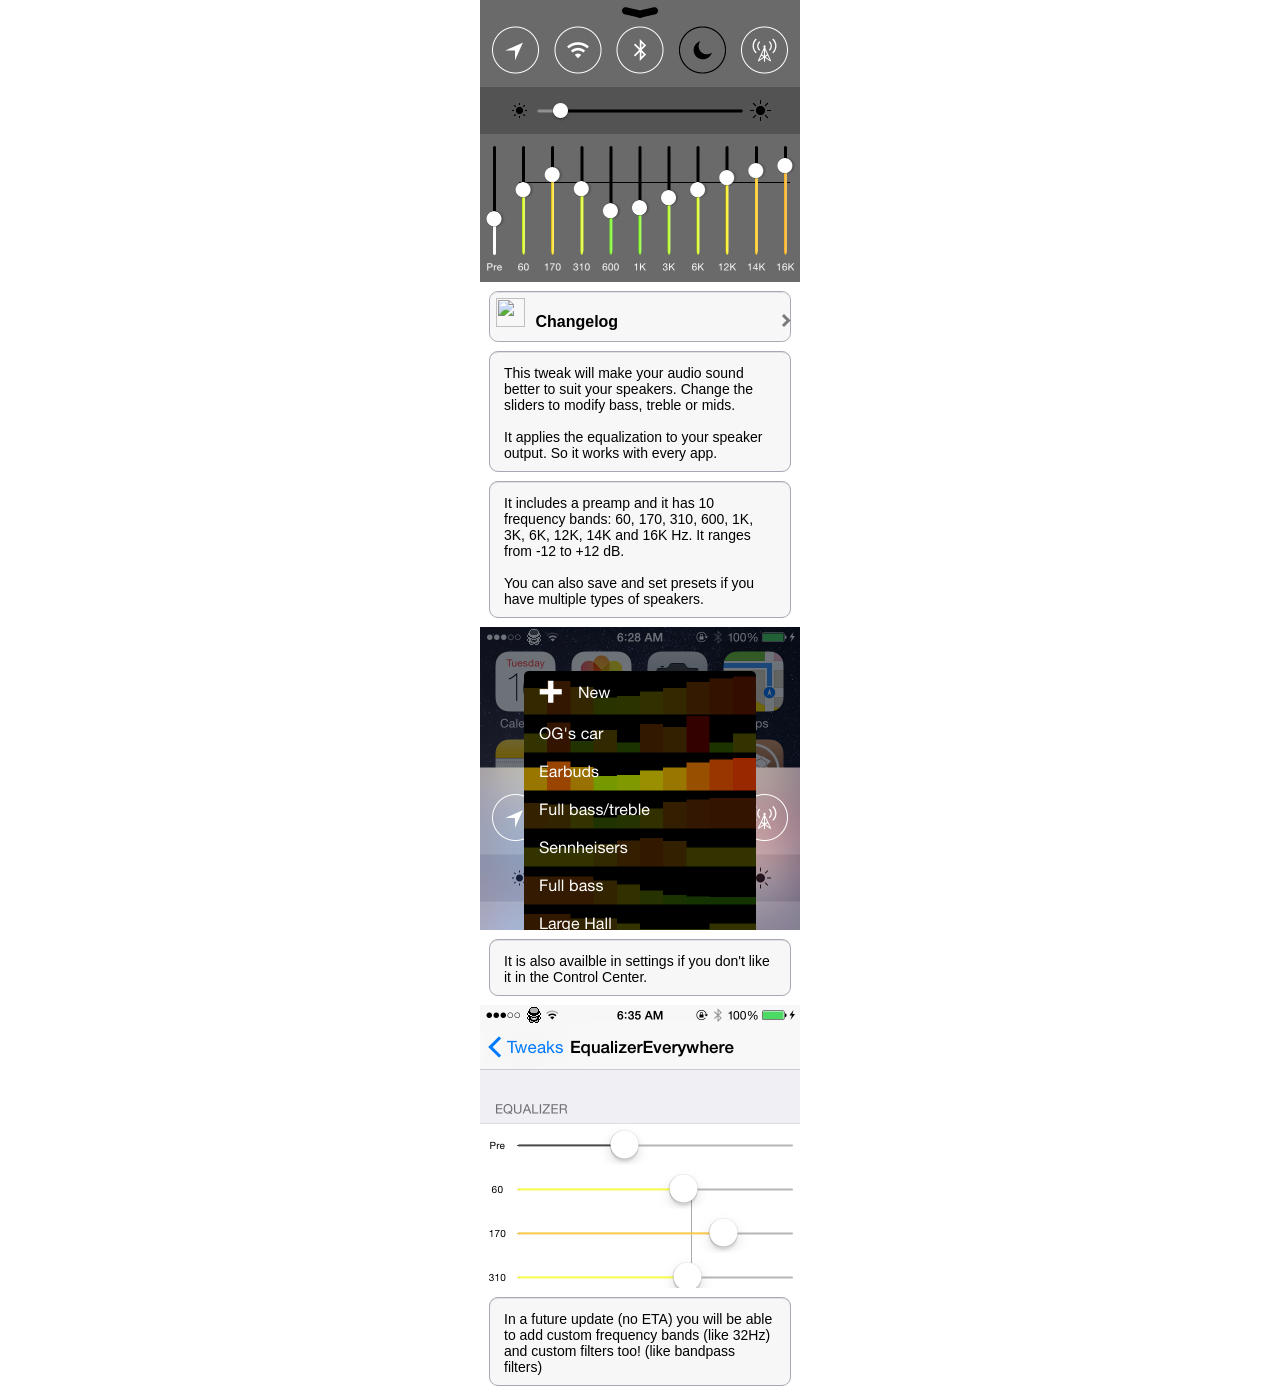
==== commit ac6c06b7: "lol" ====
--- a/depictions/eqe/index.html
+++ b/depictions/eqe/index.html
@@ -74,6 +74,10 @@
 </head>
 <body>
     <panel>
+<div class="bg"></div>
+<div class="boxcontainer">
+    <img class="box" src="eq.png"/>
+</div>
     <fieldset>
         <a href="changelog.html">
             <img class="icon" src="http://cache.saurik.com/crystal/32x32/apps/clock.png"/>
@@ -85,10 +89,6 @@
         This tweak will make your audio sound better to suit your speakers. Change the sliders to modify bass, treble or mids.<br/><br/>It applies the equalization to your speaker output. So it works with every app.
     </div>
 </fieldset>
-<div class="bg"></div>
-<div class="boxcontainer">
-    <img class="box" src="eq.png"/>
-</div>
 
 <fieldset>
 <div style="font-size:14px;">
